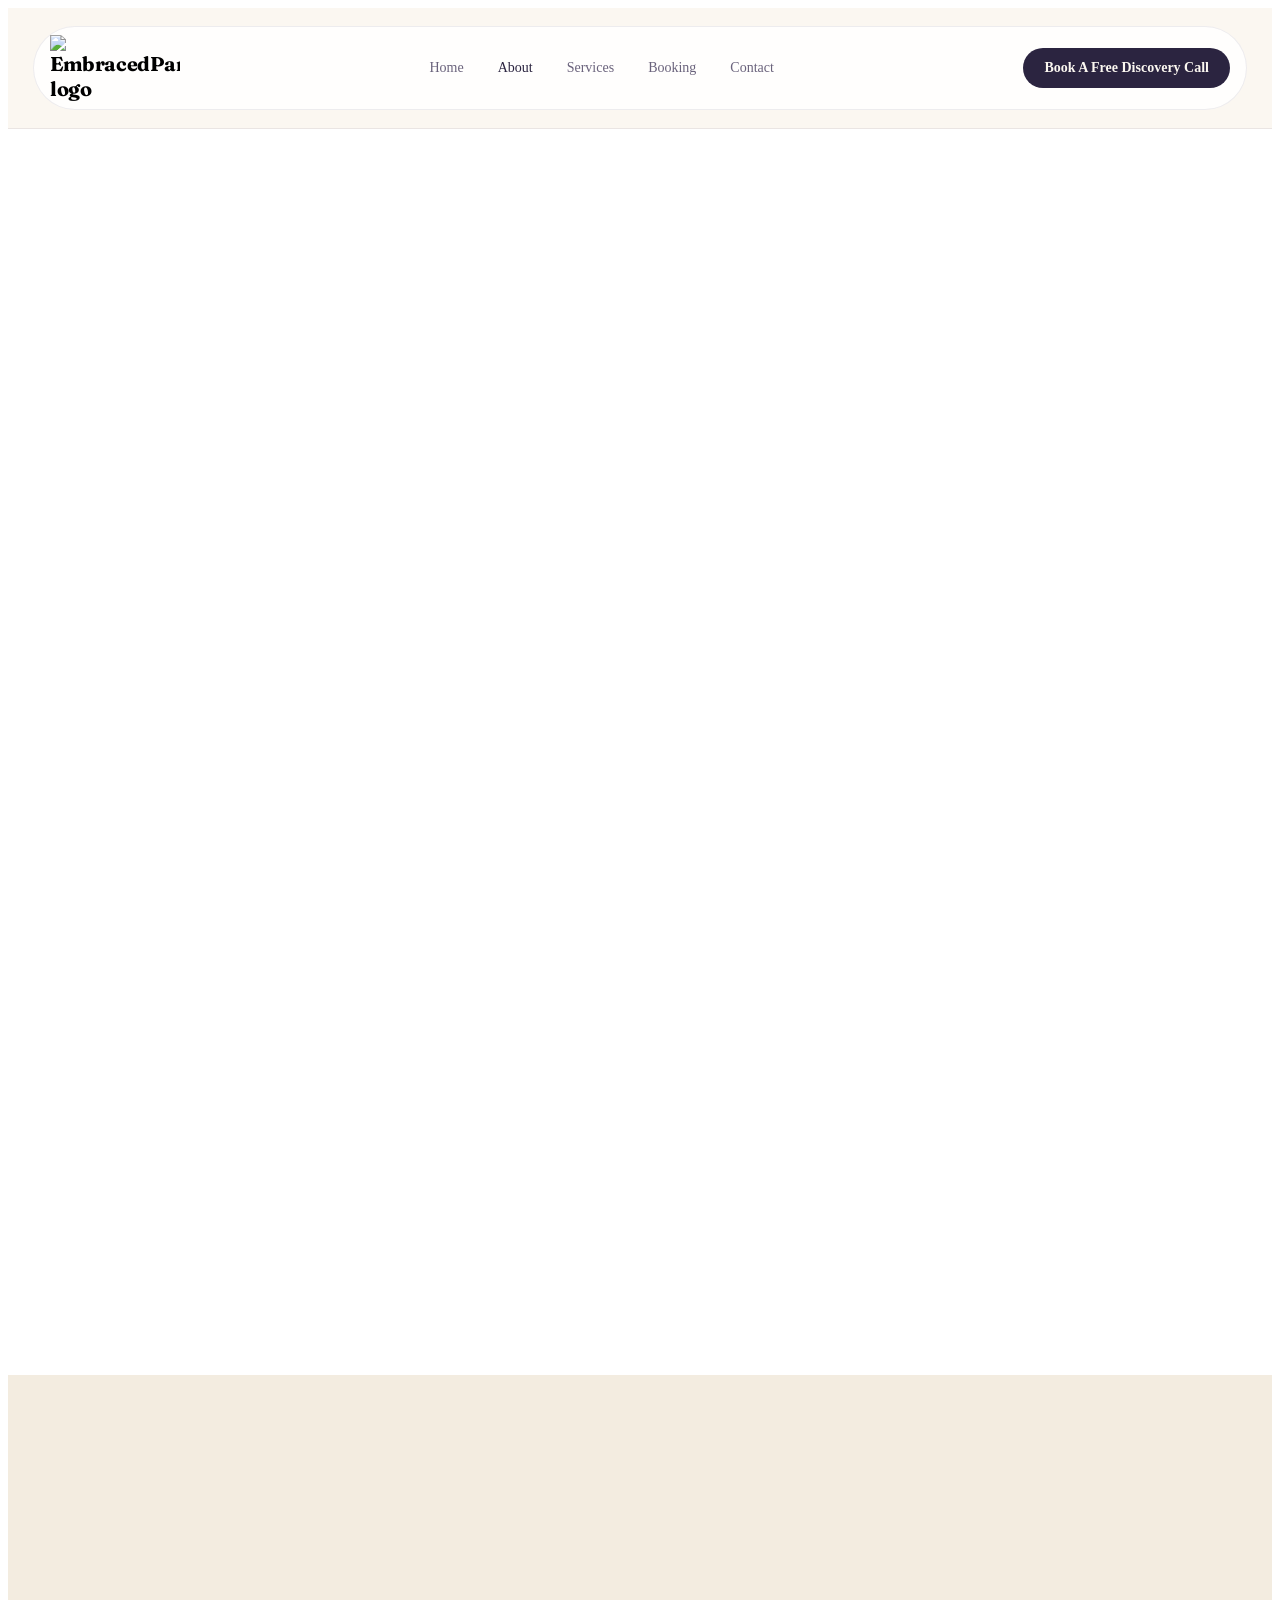
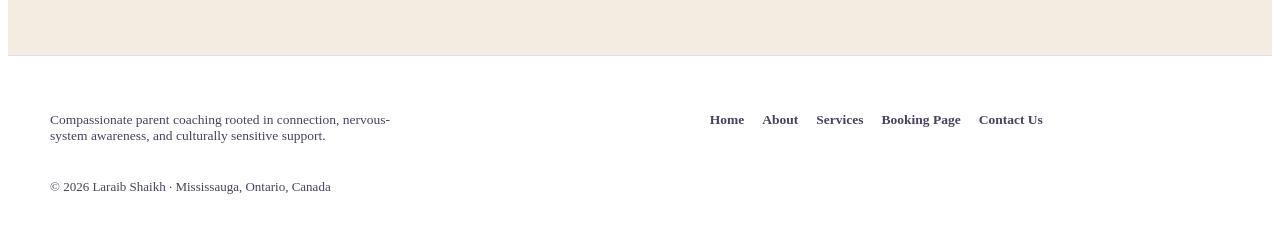
==== about.html @ dab32287 "Fix website responsiveness and JavaScript issues" ====
<!DOCTYPE html>
<html lang="en">
<head>
  <meta charset="UTF-8">
  <meta name="viewport" content="width=device-width, initial-scale=1.0">
  <meta name="description" content="Compassionate parent coaching for families seeking more calm, connection, and confidence.">
  <meta property="og:title" content="EmbracedParenting">
  <meta property="og:description" content="A parent coach with lived experience, professional care, and a calm, thoughtful approach.">
  <meta property="og:type" content="website">
  <meta property="og:image" content="images/logo.png">
  <meta name="twitter:card" content="summary_large_image">
  <meta name="twitter:title" content="EmbracedParenting">
  <meta name="twitter:description" content="A parent coach with lived experience, professional care, and a calm, thoughtful approach.">
  <title>EmbracedParenting</title>
  <link rel="icon" type="image/png" href="images/logo.png">
  <link rel="apple-touch-icon" href="images/logo.png">
  <link rel="preconnect" href="https://fonts.googleapis.com">
  <link rel="preconnect" href="https://fonts.gstatic.com" crossorigin>
  <link href="https://fonts.googleapis.com/css2?family=Fraunces:opsz,wght@9..144,400;9..144,500;9..144,600;9..144,700&family=Work+Sans:wght@400;500;600&display=swap" rel="stylesheet">
  <link rel="stylesheet" href="css/styles.css">
</head>
<body>
  <header>
    <nav class="wrap">
      <a href="index.html" class="logo" aria-label="EmbracedParenting home">
        <span class="logo-mark" aria-hidden="true"><img src="images/logo.png" alt="EmbracedParenting logo" loading="lazy"></span>
      </a>
      <div class="navlinks">
        <a href="index.html">Home</a>
        <a href="about.html" class="active">About</a>
        <a href="services.html">Services</a>
        <a href="booking.html">Booking</a>
        <a href="contact.html">Contact</a>
      </div>
      <div class="navcta">
        <a href="https://calendly.com/laraibsshaikh10/30min" class="btn btn-primary" style="padding: 11px 20px; font-size: 14px;" aria-label="Book a free discovery call with Laraib">Book A Free Discovery Call</a>
      </div>
      <button class="menu-btn" type="button" aria-label="Open menu" aria-expanded="false">
        <svg width="24" height="24" viewBox="0 0 24 24" fill="none"><path d="M4 7h16M4 12h16M4 17h16" stroke="currentColor" stroke-width="1.8" stroke-linecap="round"/></svg>
      </button>
    </nav>
    <div class="mobile-menu" id="mobile-menu">
      <a href="index.html">Home</a>
      <a href="about.html">About</a>
      <a href="services.html">Services</a>
      <a href="booking.html">Booking</a>
      <a href="contact.html">Contact</a>
      <a href="https://calendly.com/laraibsshaikh10/30min">Book A Free Discovery Call</a>
    </div>
  </header>

  <main>
    <section class="section-head reveal" style="padding-top: 60px; padding-bottom: 24px;">
      <div class="wrap">
        <div class="eyebrow">About</div>
        <h2>A parent coach with lived experience, professional care, and a calm, thoughtful approach</h2>
        <p style="margin-top: 16px;">Laraib is a Certified Parent Coach, mother of two, and former chemical engineer who brings a thoughtful blend of structure, empathy, and lived experience to her work. Her path into coaching grew out of her own experience with postpartum overwhelm, which shaped her approach to helping other parents feel supported rather than alone.</p>
      </div>
    </section>

    <section class="about-grid">
      <div class="about-photo reveal"><img src="images/about.jpeg" alt="Laraib Shaikh, parent coach" loading="lazy"></div>
      <div class="reveal">
        <p>She has training in trauma-informed care and foster parenting, and she brings a culturally sensitive, faith-aware lens to her work. Her goal is to help parents build more connected homes, understand their children more deeply, and feel more confident in the way they show up.</p>
        <div class="about-blockquote">“Parenting is not about perfection. It is about presence, connection, and learning how to meet your family with more calm and care.”</div>
        <div class="about-list">
          <div><i class="dot"></i><span>Certified Parent Coach through The Jai Institute for Parenting.</span></div>
          <div><i class="dot"></i><span>Additional training in trauma-informed care and foster parenting.</span></div>
          <div><i class="dot"></i><span>Experienced in supporting families with attachment, emotional regulation, and stress.</span></div>
          <div><i class="dot"></i><span>Mother of two with lived parenting experience and compassionate coaching guidance.</span></div>
        </div>
      </div>
    </section>

    <section class="insta" style="padding-top: 40px;">
      <div class="wrap">
        <div class="section-head reveal">
          <div>
            <div class="eyebrow">Follow Along</div>
            <h2>Be a part of the journey, on Instagram</h2>
          </div>
          <a href="https://www.instagram.com/laraib_shaikh10/" target="_blank" rel="noopener noreferrer" class="btn btn-ghost">@laraib_shaikh10 ↗</a>
        </div>
        <div class="insta-grid reveal">
          <blockquote class="instagram-media" data-instgrm-permalink="https://www.instagram.com/p/DYv9KIsDmRM/" data-instgrm-version="14"></blockquote>
          <blockquote class="instagram-media" data-instgrm-permalink="https://www.instagram.com/p/Da_8D1NkxFO/" data-instgrm-version="14"></blockquote>
          <blockquote class="instagram-media" data-instgrm-permalink="https://www.instagram.com/p/DaBh0-4OvTj/" data-instgrm-version="14"></blockquote>
        </div>
      </div>
    </section>
  </main>

  <footer>
    <div class="wrap footer-grid">
      <div>
        <p style="margin-top: 0; max-width: 360px;">Compassionate parent coaching rooted in connection, nervous-system awareness, and culturally sensitive support.</p>
      </div>
      <div class="footer-links">
        <a href="index.html">Home</a>
        <a href="about.html">About</a>
        <a href="services.html">Services</a>
        <a href="booking.html">Booking Page</a>
        <a href="contact.html">Contact Us</a>
      </div>
    </div>
    <div class="wrap" style="margin-top: 22px; font-size: 13px; color: var(--ink-soft);">© 2026 Laraib Shaikh · Mississauga, Ontario, Canada</div>
  </footer>

  <script src="js/script.js"></script>
</body>
</html>
---- css/styles.css ----
:root {
  --ink: #2B2440;
  --ink-soft: #4A4160;
  --paper: #FBF7F0;
  --paper-dim: #F3ECE0;
  --clay: #C17B6B;
  --clay-deep: #A85F50;
  --sage: #7C8F72;
  --gold: #CFA24A;
  --mist: #E7DFD1;
  --line: rgba(43, 36, 64, 0.14);
  --shadow: 0 24px 80px -40px rgba(43, 36, 64, 0.34);
  --radius: 28px;
  --wrap: 1180px;
}

a {
  color: inherit;
  text-decoration: none;
}

img {
  max-width: 100%;
  display: block;
}

button,
input,
textarea {
  font: inherit;
}

.wrap {
  max-width: var(--wrap);
  margin: 0 auto;
  padding: 0 28px;
}

section {
  position: relative;
}

.eyebrow {
  font-size: 12px;
  letter-spacing: 0.22em;
  text-transform: uppercase;
  font-weight: 700;
  color: var(--clay);
}

.btn {
  display: inline-flex;
  align-items: center;
  justify-content: center;
  gap: 10px;
  padding: 14px 24px;
  border-radius: 999px;
  font-weight: 700;
  font-size: 15px;
  cursor: pointer;
  border: 1px solid transparent;
  transition: transform 0.25s ease, box-shadow 0.25s ease, background 0.25s ease, border-color 0.25s ease;
  box-sizing: border-box;
}

.btn:hover {
  transform: translateY(-1px);
}

.btn-primary {
  background: var(--ink);
  color: var(--paper);
  box-shadow: var(--shadow);
}

.btn-primary:hover {
  background: var(--clay-deep);
}

.btn-ghost {
  background: transparent;
  color: var(--ink);
  border-color: var(--line);
}

.btn-ghost:hover {
  background: rgba(255, 255, 255, 0.85);
  border-color: rgba(43, 36, 64, 0.25);
}

.btn-alt {
  background: var(--gold);
  color: var(--ink);
  box-shadow: var(--shadow);
}

.btn-alt:hover {
  background: #f7e0b7;
}

.reveal {
  opacity: 0;
  transform: translateY(28px);
  transition: opacity 0.8s ease, transform 0.8s ease;
}

.reveal.in {
  opacity: 1;
  transform: translateY(0);
}

header {
  position: sticky;
  top: 0;
  z-index: 60;
  padding: 18px 0;
  background: rgba(251, 247, 240, 0.92);
  backdrop-filter: blur(18px);
  border-bottom: 1px solid rgba(43, 36, 64, 0.08);
}

nav.wrap {
  display: flex;
  align-items: center;
  justify-content: space-between;
  gap: 16px;
  padding: 8px 16px;
  border: 1px solid rgba(43, 36, 64, 0.08);
  border-radius: 999px;
  background: rgba(255, 255, 255, 0.86);
  box-shadow: 0 24px 70px -46px rgba(43, 36, 64, 0.28);
}

.logo {
  display: inline-flex;
  align-items: center;
  gap: 12px;
  font-family: 'Fraunces', Georgia, serif;
  font-weight: 700;
  font-size: 20px;
  letter-spacing: -0.02em;
  transition: transform 0.2s ease;
}

.logo:hover {
  transform: translateY(-1px);
  background: transparent;
}

.logo-mark {
  display: inline-flex;
  align-items: center;
  justify-content: center;
  width: auto;
  height: auto;
  padding: 0;
  border-radius: 0;
  background: transparent;
  border: 0;
  box-shadow: none;
  flex-shrink: 0;
}

.logo-mark img {
  width: 130px;
  height: auto;
  object-fit: contain;
}

.sr-only {
  position: absolute;
  width: 1px;
  height: 1px;
  padding: 0;
  margin: -1px;
  overflow: hidden;
  clip: rect(0, 0, 0, 0);
  white-space: nowrap;
  border: 0;
}

.navlinks {
  display: flex;
  align-items: center;
  gap: 6px;
  padding: 6px;
  border-radius: 999px;
  background: transparent;
}

.navlinks a {
  position: relative;
  opacity: 0.82;
  transition: opacity 0.2s ease, color 0.2s ease;
  font-size: 14px;
  padding: 10px 14px;
  border-radius: 999px;
  color: var(--ink-soft);
}

.navlinks a:hover,
.navlinks a:focus-visible,
.navlinks a.active {
  opacity: 1;
  color: var(--ink);
}

.navcta {
  display: flex;
  align-items: center;
  gap: 12px;
}

.menu-btn {
  display: none;
  background: rgba(255, 255, 255, 0.92);
  border: 1px solid var(--line);
  color: var(--ink);
  cursor: pointer;
  padding: 9px;
  border-radius: 999px;
  box-shadow: 0 10px 24px -18px rgba(43, 36, 64, 0.4);
}

.mobile-menu {
  display: none;
  flex-direction: column;
  gap: 0;
  margin: 10px 0 0;
  padding: 12px 0;
  background: rgba(255, 255, 255, 0.98);
  border: 1px solid rgba(43, 36, 64, 0.08);
  border-radius: 20px;
  box-shadow: 0 12px 28px -20px rgba(43, 36, 64, 0.25);
  overflow: hidden;
}

.mobile-menu a,
.mobile-menu span {
  font-weight: 600;
  color: var(--ink);
  padding: 12px 18px;
  border-bottom: 1px solid rgba(43, 36, 64, 0.06);
  transition: background 0.2s ease, color 0.2s ease;
  font-size: 14px;
}

.mobile-menu a:hover {
  background: rgba(43, 36, 64, 0.04);
  color: var(--clay-deep);
}

.mobile-menu a:last-child,
.mobile-menu span:last-child {
  border-bottom: none;
}

.hero {
  padding: 92px 0 40px;
  overflow: hidden;
}

.hero-grid {
  display: grid;
  grid-template-columns: 1.05fr 0.95fr;
  gap: 56px;
  align-items: start;
}

.hero-copy h1 {
  font-size: clamp(42px, 5.2vw, 72px);
  margin-top: 18px;
  max-width: 680px;
}

.hero-copy h1 em {
  font-style: normal;
  color: var(--clay-deep);
}

.hero-copy .sub {
  margin-top: 24px;
  font-size: 18px;
  max-width: 580px;
  color: var(--ink-soft);
}

.hero-ctas {
  display: flex;
  gap: 16px;
  margin-top: 34px;
  flex-wrap: wrap;
}

.trustline {
  margin-top: 34px;
  display: grid;
  grid-template-columns: repeat(3, minmax(0, 1fr));
  gap: 16px;
  font-size: 13px;
  color: var(--ink-soft);
}

.trustline span {
  display: flex;
  align-items: center;
  gap: 10px;
}

.dot {
  width: 8px;
  height: 8px;
  border-radius: 50%;
  background: var(--clay);
}

.hero-side {
  display: grid;
  gap: 22px;
}

.hero-visual {
  display: grid;
  gap: 22px;
}

.portrait {
  width: 100%;
  max-width: 470px;
  aspect-ratio: 0.92;
  border-radius: 34px;
  background: linear-gradient(145deg, rgba(193, 123, 107, 0.18), rgba(207, 162, 74, 0.1));
  box-shadow: var(--shadow);
  overflow: hidden;
  margin-inline: auto;
}

.portrait img {
  width: 100%;
  height: 100%;
  object-fit: cover;
}

.hero-card {
  background: rgba(255, 255, 255, 0.84);
  border: 1px solid rgba(43, 36, 64, 0.08);
  border-radius: 32px;
  padding: 28px;
  box-shadow: var(--shadow);
}

.hero-card .badge {
  display: inline-flex;
  align-items: center;
  gap: 10px;
  padding: 10px 16px;
  border-radius: 999px;
  background: rgba(243, 236, 224, 0.85);
  color: var(--clay-deep);
  font-size: 12px;
  font-weight: 700;
  text-transform: uppercase;
}

.hero-card h3 {
  font-size: 22px;
  margin-top: 18px;
  line-height: 1.2;
}

.hero-card p {
  margin-top: 14px;
  font-size: 15px;
  color: var(--ink-soft);
  line-height: 1.8;
}

.hero-card ul {
  list-style: none;
  padding: 0;
  margin: 18px 0 0;
  display: grid;
  gap: 10px;
}

.hero-card li {
  display: flex;
  gap: 12px;
  align-items: flex-start;
  color: var(--ink-soft);
  font-size: 15px;
  line-height: 1.7;
}

.hero-card li::before {
  content: '•';
  color: var(--clay);
  font-size: 22px;
  line-height: 1;
  margin-top: 4px;
}

.hero-link {
  display: inline-flex;
  align-items: center;
  gap: 10px;
  margin-top: 20px;
  font-weight: 700;
  color: var(--clay-deep);
}

.wave-band {
  line-height: 0;
  margin-top: 30px;
  display: flex;
  justify-content: center;
}

.wave-band svg {
  max-width: 600px;
  width: 100%;
  height: auto;
  display: block;
}

.wave-caption {
  text-align: center;
  font-size: 12px;
  letter-spacing: 0.14em;
  text-transform: uppercase;
  color: var(--ink-soft);
  opacity: 0.7;
  margin-top: 10px;
}

.section-head {
  max-width: 640px; /* limit measure for elegant line lengths */
  margin-bottom: 20px;
}

/* Stronger visual hierarchy for about heading */
.section-head h2 {
  font-size: clamp(28px, 5vw, 48px);
  margin-top: 8px;
  line-height: 1.15; /* tighter heading for a premium feel */
  font-weight: 800;
  letter-spacing: -0.01em;
}

.section-head p {
  margin-top: 16px; /* balanced spacing between heading and paragraph */
  font-size: clamp(15px, 4vw, 17px);
  color: var(--ink-soft);
  line-height: 1.85;
  max-width: 56ch; /* comfortable measure for paragraph readability */
}

/* Eyebrow positioning and spacing */
.section-head .eyebrow {
  margin-bottom: 8px;
  font-size: 12px;
  letter-spacing: 0.3em;
}

.shift {
  padding: 100px 0;
  background: var(--ink);
  color: var(--paper);
}

.shift .wrap {
  max-width: 860px;
  text-align: center;
}

.shift .eyebrow {
  color: var(--gold);
}

.shift h2 {
  font-size: clamp(28px, 3.5vw, 42px);
  margin-top: 18px;
}

.shift p {
  margin-top: 24px;
  color: #ddd7d1;
  font-size: 17px;
  line-height: 1.85;
}

.pillars,
.services,
.testi,
.about,
.insta,
.contact,
.booking-cta,
.who {
  padding: 100px 0;
}

.framework-grid {
  display: grid;
  grid-template-columns: 1fr;
  gap: 18px;
}

.framework-card {
  background: var(--paper);
  border: 1px solid rgba(43, 36, 64, 0.08);
  border-radius: 32px;
  padding: 32px;
  box-shadow: var(--shadow);
  transition: transform 0.3s ease, box-shadow 0.3s ease;
}

.framework-card:hover {
  transform: translateY(-6px);
  box-shadow: 0 32px 80px -44px rgba(43, 36, 64, 0.28);
}

.framework-card-intro {
  display: grid;
  grid-template-columns: auto 1fr;
  gap: 18px;
  align-items: start;
}

.framework-card-mark {
  width: 56px;
  height: 56px;
  border-radius: 18px;
  background: linear-gradient(135deg, rgba(193, 123, 107, 0.18), rgba(207, 162, 74, 0.22));
  display: flex;
  align-items: center;
  justify-content: center;
  font-size: 18px;
  font-weight: 800;
  color: var(--clay-deep);
}

.framework-card h3 {
  font-size: 18px;
  margin: 0;
  color: var(--ink);
  line-height: 1.15;
}

.framework-card-subtitle {
  margin-top: 6px;
  font-size: 15px;
  font-weight: 700;
  color: var(--clay-deep);
  line-height: 1.35;
}

.framework-card p {
  margin-top: 18px;
  font-size: 15px;
  color: var(--ink-soft);
  line-height: 1.8;
}

.service-grid {
  display: grid;
  grid-template-columns: repeat(3, minmax(0, 1fr));
  gap: 24px;
  margin-top: 20px;
}

.service-card {
  background: var(--paper);
  border: 1px solid rgba(43, 36, 64, 0.08);
  border-radius: 32px;
  padding: 30px;
  box-shadow: var(--shadow);
  display: flex;
  flex-direction: column;
  gap: 18px;
  transition: transform 0.25s ease, box-shadow 0.25s ease;
}

.service-card:hover {
  transform: translateY(-3px);
}

.service-card h3 {
  margin-top: 10px;
  font-size: 21px;
}

.service-card p {
  font-size: 15px;
  color: var(--ink-soft);
  line-height: 1.75;
}

.service-note {
  font-size: 13px;
  color: var(--clay-deep);
  font-weight: 700;
  margin-top: 8px;
}

.who {
  padding-top: 90px;
  padding-bottom: 90px;
}

.chip-row {
  display: flex;
  flex-wrap: wrap;
  gap: 14px;
}

.chip {
  padding: 16px 22px;
  border-radius: 18px;
  background: var(--paper-dim);
  border: 1px solid rgba(43, 36, 64, 0.1);
  font-size: 15px;
  font-weight: 700;
  display: flex;
  align-items: center;
  gap: 10px;
}

.chip .dot {
  width: 10px;
  height: 10px;
  border-radius: 50%;
  background: var(--clay);
}

.booking-cta {
  padding-top: 0;
  padding-bottom: 100px;
}

.booking-card {
  background: linear-gradient(135deg, rgba(193, 123, 107, 0.16), rgba(207, 162, 74, 0.14));
  border: 1px solid rgba(43, 36, 64, 0.08);
  border-radius: 32px;
  padding: 44px;
  display: flex;
  align-items: center;
  justify-content: space-between;
  gap: 24px;
  box-shadow: var(--shadow);
}

.booking-card h3 {
  font-size: clamp(26px, 3vw, 36px);
}

.booking-card p {
  margin-top: 10px;
  font-size: 16px;
  max-width: 640px;
  color: var(--ink-soft);
}

.what-to-expect {
  padding-top: 12px;
}

.expectation-grid {
  display: grid;
  grid-template-columns: repeat(2, minmax(0, 1fr));
  gap: 24px;
  margin-top: 32px;
}

.expectation-card {
  background: rgba(255, 255, 255, 0.92);
  border: 1px solid rgba(43, 36, 64, 0.08);
  border-radius: 28px;
  padding: 30px;
  box-shadow: var(--shadow);
}

.expectation-card h3 {
  margin-top: 18px;
  font-size: 20px;
  line-height: 1.45;
}

.expectation-card p {
  margin-top: 14px;
  font-size: 15px;
  color: var(--ink-soft);
  line-height: 1.82;
}

.about-grid {
  display: grid;
  grid-template-columns: 1fr;
  gap: 58px;
  align-items: start;
  max-width: var(--wrap);
  margin: 0 auto;
  padding: 0 28px;
  padding-top: 60px;
  padding-bottom: 100px;
}


/* Place about image on the left (original layout) and text on the right */
.about-photo {
  grid-column: 1;
  justify-self: center;
  max-width: 480px;
  width: 100%;
  align-self: start;
  aspect-ratio: 0.82;
  border-radius: var(--radius);
  box-shadow: var(--shadow);
  overflow: hidden;
  background: var(--paper-dim);
  position: relative;
}

.about-photo img {
  position: absolute;
  inset: 0;
  width: 100%;
  height: 100%;
  object-fit: cover;
  display: block;
  opacity: 1 !important;
  visibility: visible !important;
  transform: none !important;
}

/* Desktop: Enable two-column layout */
@media (min-width: 901px) {
  .about-grid {
    grid-template-columns: 0.72fr 1.28fr;
    gap: 58px;
  }
  
  /* Ensure the text column is placed in column 2 on desktop */
  .about-grid > .reveal:not(.about-photo) {
    grid-column: 2;
  }
  
  .about-photo {
    grid-column: 1;
  }
}

@media (max-width: 900px) {
  .about-grid {
    grid-template-columns: 1fr;
    gap: 32px;
  }
  .about-photo {
    grid-column: auto;
    max-width: 100%;
    width: 100%;
    margin-inline: 0;
    justify-self: center;
    min-height: 250px;
  }
  .about-grid > .reveal {
    grid-column: auto;
  }
}

.about-blockquote {
  margin-top: 28px;
  padding: 22px 24px;
  border-left: 4px solid var(--clay);
  background: rgba(255, 255, 255, 0.75);
  border-radius: 18px;
  font-family: 'Fraunces', serif;
  font-size: clamp(16px, 4vw, 18px);
  color: var(--ink);
  line-height: 1.7;
}

.about-list {
  display: grid;
  gap: 14px;
  margin-top: 28px;
}

.about-list div {
  display: flex;
  gap: 14px;
  align-items: flex-start;
  padding: 16px 18px;
  border: 1px solid rgba(43, 36, 64, 0.08);
  border-radius: 20px;
  background: var(--paper-dim);
}

.about-list .dot {
  margin-top: 6px;
  width: 10px;
  height: 10px;
  border-radius: 50%;
  background: var(--clay);
}

.badge {
  display: inline-flex;
  align-items: center;
  gap: 10px;
  margin-top: 24px;
  background: var(--paper-dim);
  border: 1px solid rgba(43, 36, 64, 0.08);
  border-radius: 999px;
  padding: 10px 18px;
  font-size: 13.5px;
  font-weight: 600;
}

.badge .dot {
  background: var(--gold);
}

.insta {
  padding: 100px 0;
  background: var(--paper-dim);
}

.insta .section-head {
  display: flex;
  align-items: flex-end;
  justify-content: space-between;
  flex-wrap: wrap;
  gap: 20px;
  max-width: none;
}

.insta-grid {
  display: grid;
  grid-template-columns: repeat(4, minmax(0, 1fr));
  gap: 20px;
  margin-top: 22px;
  align-items: start;
  overflow-x: auto;
  overflow-y: hidden;
}

.insta-grid iframe {
  border-radius: 18px !important;
}

.insta-grid blockquote.instagram-media {
  margin: 0 !important;
  width: 100% !important;
  min-width: 0 !important;
}

.testi-grid {
  display: grid;
  grid-template-columns: repeat(3, minmax(0, 1fr));
  gap: 22px;
  margin-top: 22px;
}

.testi-card {
  background: var(--paper);
  border: 1px solid rgba(43, 36, 64, 0.08);
  border-radius: var(--radius);
  padding: 32px;
  display: flex;
  flex-direction: column;
  gap: 18px;
  box-shadow: var(--shadow);
}

.testi-quote {
  font-family: 'Fraunces', serif;
  font-size: 18px;
  line-height: 1.9;
  color: var(--ink-soft);
}

.testi-who {
  font-size: 13px;
  font-weight: 700;
  color: var(--ink);
}

.contact {
  padding-top: 100px;
  padding-bottom: 110px;
}

.contact-card {
  background: var(--ink);
  color: var(--paper);
  border-radius: 32px;
  padding: 60px;
  display: grid;
  grid-template-columns: 1fr 1fr;
  gap: 50px;
  box-shadow: var(--shadow);
}

.contact-card h2 {
  color: var(--paper);
  font-size: clamp(26px, 3.4vw, 36px);
}

.contact-card p {
  color: #d8d2e6;
  margin-top: 14px;
}

.contact-card .btn-primary {
  background: var(--gold);
  color: var(--ink);
  margin-top: 26px;
}

.contact-form {
  display: flex;
  flex-direction: column;
  justify-content: flex-start;
  padding-top: 0;
  gap: 18px;
}

.contact-form-copy {
  margin: 0;
  padding: 0;
}

.contact-form-copy h3 {
  margin: 0;
  color: var(--paper);
  font-size: 22px;
  letter-spacing: -0.02em;
  max-width: 100%;
}

.contact-form-copy p {
  margin: 14px 0 0;
  color: #d8d2e6;
  line-height: 1.8;
  max-width: 420px;
}

.contact-button-group {
  display: flex;
  flex-wrap: wrap;
  gap: 16px;
  align-items: center;
  margin-top: 26px;
}

.contact-button-group .btn-primary {
  width: auto;
  min-width: 180px;
}

.contact-button-group a.btn-primary {
  text-decoration: none;
}

.contact-card .btn-primary:hover {
  background: #fff;
}

.contact-list {
  display: grid;
  gap: 14px;
  margin-top: 28px;
}

.contact-item {
  display: flex;
  gap: 12px;
  align-items: flex-start;
  color: #d8d2e6;
  font-size: 15px;
}

.contact-item a {
  color: var(--paper);
}

.contact-hours {
  margin-top: 10px;
  color: #d8d2e6;
  font-size: 14px;
}

form {
  display: flex;
  flex-direction: column;
  gap: 16px;
}

input,
textarea {
  width: 100%;
  padding: 16px 18px;
  border-radius: 18px;
  border: 1px solid rgba(255, 255, 255, 0.18);
  background: rgba(255, 255, 255, 0.08);
  color: var(--paper);
  font-family: inherit;
  font-size: 15px;
}

input::placeholder,
textarea::placeholder {
  color: rgba(255, 255, 255, 0.68);
}

textarea {
  resize: vertical;
  min-height: 140px;
}

footer {
  padding: 56px 0 34px;
  border-top: 1px solid var(--line);
}

.footer-grid {
  display: grid;
  grid-template-columns: 1.1fr 0.9fr;
  gap: 24px;
  align-items: start;
  font-size: 13.5px;
  color: var(--ink-soft);
}

.footer-links {
  display: flex;
  flex-wrap: wrap;
  gap: 18px;
}

.footer-links a {
  font-weight: 700;
}

.form-status {
  font-size: 15px;
  margin-bottom: 8px;
  color: var(--ink-soft);
}

.form-status.success {
  color: #2c5a33;
}

.form-status.error {
  color: #9a2e2e;
}

.honeypot {
  position: absolute;
  opacity: 0;
  left: -9999px;
  width: 1px;
  height: 1px;
  pointer-events: none;
}

@media (max-width: 1040px) {
  .hero-grid {
    grid-template-columns: 1fr;
    gap: 42px;
  }

  .framework-grid {
    grid-template-columns: 1fr;
  }

  .service-grid {
    grid-template-columns: 1fr;
    max-width: 720px;
  }

  .about-grid {
    grid-template-columns: 1fr;
    gap: 36px;
  }

  .about-photo {
    max-width: 380px;
  }

  .wave-band svg {
    max-width: 90%;
    width: 100%;
  }
}

@media (max-width: 860px) {
  .booking-card {
    flex-direction: column;
    align-items: flex-start;
  }

  .contact-card {
    grid-template-columns: 1fr;
    padding: 42px 28px;
  }

  .contact-button-group {
    flex-direction: column;
    align-items: stretch;
  }

  .contact-button-group .btn-primary {
    width: 100%;
  }

  .contact-form {
    padding-top: 18px;
  }

  .footer-grid {
    grid-template-columns: 1fr;
  }

  nav.wrap {
    padding: 10px 16px;
  }

  .logo {
    font-size: 16px;
    gap: 10px;
  }

  .logo-mark {
    display: flex;
    align-items: center;
    justify-content: center;
    width: 105px;
    height: 105px;
    flex-shrink: 0;
  }

  .logo-mark img {
    width: 100%;
    height: auto;
  }

  .menu-btn {
    display: block;
  }

  .navlinks,
  .navcta .btn-primary {
    display: none;
  }

  .mobile-menu.open {
    display: flex;
  }

  .wave-band svg {
    max-width: 80%;
    width: 100%;
  }
}

@media (max-width: 680px) {
  .wrap {
    padding: 0 20px;
  }

  .hero {
    padding-top: 60px;
    padding-bottom: 32px;
  }

  .hero-copy h1 {
    font-size: clamp(28px, 7vw, 48px);
    margin-top: 14px;
    line-height: 1.15;
  }

  .hero-copy .sub {
    margin-top: 18px;
    font-size: clamp(15px, 4vw, 17px);
    line-height: 1.75;
  }

  .hero-ctas {
    flex-direction: column;
    align-items: stretch;
    gap: 12px;
    margin-top: 24px;
  }

  .btn {
    width: 100%;
    justify-content: center;
    padding: 14px 20px;
    font-size: 15px;
  }

  .trustline {
    grid-template-columns: 1fr;
    gap: 12px;
    margin-top: 20px;
    font-size: 12px;
  }

  .section-head {
    margin-bottom: 24px;
  }

  .section-head h2 {
    font-size: clamp(24px, 6vw, 36px);
    margin-top: 6px;
    line-height: 1.2;
  }

  .section-head p {
    margin-top: 14px;
    font-size: 14px;
  }

  .framework-grid,
  .insta-grid,
  .testi-grid,
  .expectation-grid {
    grid-template-columns: 1fr;
  }

  .insta-grid blockquote.instagram-media {
    margin: 0 !important;
    width: 100% !important;
  }

  .booking-card {
    padding: 24px 20px;
    border-radius: 20px;
  }

  .booking-card h3 {
    font-size: clamp(20px, 5vw, 28px);
  }

  .contact-card {
    padding: 24px 20px;
    border-radius: 20px;
  }

  .about-blockquote {
    margin-top: 20px;
    padding: 18px 20px;
    font-size: clamp(14px, 4vw, 16px);
  }



  .about-list div {
    padding: 12px 14px;
    gap: 10px;
    font-size: 14px;
  }

  .about-list .dot {
    width: 8px;
    height: 8px;
    margin-top: 4px;
  }
}

@media (max-width: 430px) {
  .wrap {
    padding: 0 16px;
  }

  body {
    overflow-x: hidden;
  }

  header {
    padding: 14px 0;
  }

  nav.wrap {
    padding: 8px 12px;
    gap: 8px;
  }

  .logo {
    font-size: 14px;
    gap: 8px;
  }

  .logo-mark {
    display: flex;
    align-items: center;
    justify-content: center;
    width: 100px;
    height: 100px;
    flex-shrink: 0;
  }

  .logo-mark img {
    width: 100%;
    height: auto;
  }

  .hero {
    padding-top: 50px;
    padding-bottom: 28px;
  }

  .hero-copy h1 {
    font-size: clamp(24px, 8vw, 40px);
    line-height: 1.1;
    margin-top: 12px;
  }

  .hero-copy .sub {
    margin-top: 14px;
    font-size: 14px;
  }

  .hero-card {
    padding: 20px;
    border-radius: 24px;
  }

  .hero-card h3 {
    font-size: 18px;
    margin-top: 14px;
  }

  .hero-card p,
  .hero-card li {
    font-size: 13px;
  }

  .hero-card .badge {
    font-size: 11px;
    padding: 8px 14px;
  }

  .section-head h2 {
    font-size: clamp(20px, 6vw, 32px);
    line-height: 1.2;
  }

  .section-head p {
    font-size: 13px;
    line-height: 1.7;
  }

  .eyebrow {
    font-size: 10px;
    letter-spacing: 0.2em;
  }

  .btn {
    padding: 12px 16px;
    font-size: 13px;
    gap: 8px;
    width: 100%;
  }

  .trustline {
    gap: 10px;
    font-size: 11px;
    margin-top: 16px;
  }

  .trustline span {
    gap: 8px;
  }

  .dot {
    width: 6px;
    height: 6px;
  }

  .framework-grid {
    gap: 14px;
  }

  .framework-card {
    padding: 20px;
    border-radius: 24px;
  }

  .framework-card-mark {
    width: 48px;
    height: 48px;
    font-size: 16px;
  }

  .framework-card h3 {
    font-size: 16px;
  }

  .framework-card p {
    font-size: 13px;
    margin-top: 14px;
  }

  .service-grid {
    gap: 16px;
  }

  .service-card {
    padding: 20px;
    border-radius: 24px;
  }

  .service-card h3 {
    font-size: 18px;
  }

  .service-card p {
    font-size: 13px;
  }

  .booking-card {
    padding: 20px 16px;
    gap: 16px;
  }

  .booking-card h3 {
    font-size: clamp(18px, 5vw, 24px);
  }

  .booking-card p {
    font-size: 13px;
  }

  .contact-card {
    gap: 24px;
    padding: 20px 16px;
  }

  .contact-card h2 {
    font-size: clamp(20px, 5vw, 28px);
  }

  .contact-card p {
    font-size: 13px;
  }



  .about-blockquote {
    padding: 16px 18px;
    font-size: 14px;
    margin-top: 16px;
  }

  .about-list {
    gap: 10px;
    margin-top: 20px;
  }

  .about-list div {
    padding: 10px 12px;
    gap: 10px;
    font-size: 13px;
    border-radius: 16px;
  }

  .about-list .dot {
    width: 6px;
    height: 6px;
    min-width: 6px;
  }

  .insta-grid {
    grid-template-columns: 1fr;
    gap: 16px;
  }

  .insta .section-head {
    flex-direction: column;
    align-items: flex-start;
  }

  .insta .section-head .btn {
    width: 100%;
    margin-top: 12px;
  }

  .testi-grid {
    gap: 16px;
  }

  .testi-card {
    padding: 20px;
    border-radius: 24px;
  }

  .testi-quote {
    font-size: 16px;
  }

  .testi-who {
    font-size: 12px;
  }

  .contact-form-copy h3 {
    font-size: 18px;
  }

  .contact-form-copy p {
    font-size: 13px;
    max-width: 100%;
  }

  .contact-list {
    gap: 10px;
  }

  .contact-item {
    font-size: 13px;
    gap: 10px;
  }

  .contact-hours {
    font-size: 12px;
  }

  input,
  textarea {
    padding: 12px 14px;
    font-size: 14px;
    border-radius: 16px;
  }

  textarea {
    min-height: 120px;
  }

  .footer-grid {
    gap: 16px;
  }

  .footer-links {
    gap: 12px;
    flex-direction: column;
  }

  .footer-links a {
    font-size: 13px;
  }
}

@media (max-width: 375px) {
  .wrap {
    padding: 0 14px;
  }

  nav.wrap {
    padding: 6px 10px;
    gap: 8px;
  }

  .logo {
    gap: 8px;
  }

  .logo-mark {
    display: flex;
    align-items: center;
    justify-content: center;
    width: 95px;
    height: 95px;
    flex-shrink: 0;
  }

  .logo-mark img {
    width: 100%;
    height: auto;
  }

  .hero {
    padding-top: 44px;
  }

  .hero-copy h1 {
    font-size: clamp(22px, 8vw, 36px);
  }

  .hero-copy .sub {
    font-size: 13px;
  }

  .hero-card {
    padding: 16px;
  }

  .section-head h2 {
    font-size: clamp(20px, 6vw, 28px);
  }

  .btn {
    padding: 11px 14px;
    font-size: 12px;
  }

  .framework-card,
  .service-card,
  .expectation-card,
  .booking-card,
  .contact-card,
  .testi-card {
    padding: 16px;
  }


}

@media (max-width: 320px) {
  .wrap {
    padding: 0 12px;
  }

  nav.wrap {
    padding: 6px 8px;
    gap: 6px;
  }

  .logo {
    font-size: 12px;
    gap: 6px;
  }

  .logo-mark {
    display: flex;
    align-items: center;
    justify-content: center;
    width: 90px;
    height: 90px;
    flex-shrink: 0;
  }

  .logo-mark img {
    width: 100%;
    height: auto;
  }

  .hero {
    padding-top: 40px;
    padding-bottom: 24px;
  }

  .hero-copy h1 {
    font-size: clamp(18px, 8vw, 32px);
    line-height: 1.05;
  }

  .hero-copy .sub {
    font-size: 12px;
    margin-top: 10px;
  }

  .hero-ctas {
    flex-direction: column;
    align-items: stretch;
    gap: 8px;
    margin-top: 16px;
  }

  .btn {
    width: 100%;
    padding: 10px 12px;
    font-size: 11px;
  }

  .trustline {
    gap: 8px;
    font-size: 10px;
    margin-top: 12px;
  }

  .section-head h2 {
    font-size: clamp(18px, 6vw, 24px);
  }

  .section-head p {
    font-size: 12px;
  }

  .eyebrow {
    font-size: 9px;
  }

  .framework-card,
  .service-card,
  .booking-card,
  .contact-card,
  .testi-card {
    padding: 14px;
  }



  .about-blockquote {
    padding: 14px 16px;
    font-size: 12px;
  }

  .about-list div {
    padding: 8px 10px;
    font-size: 12px;
  }
}
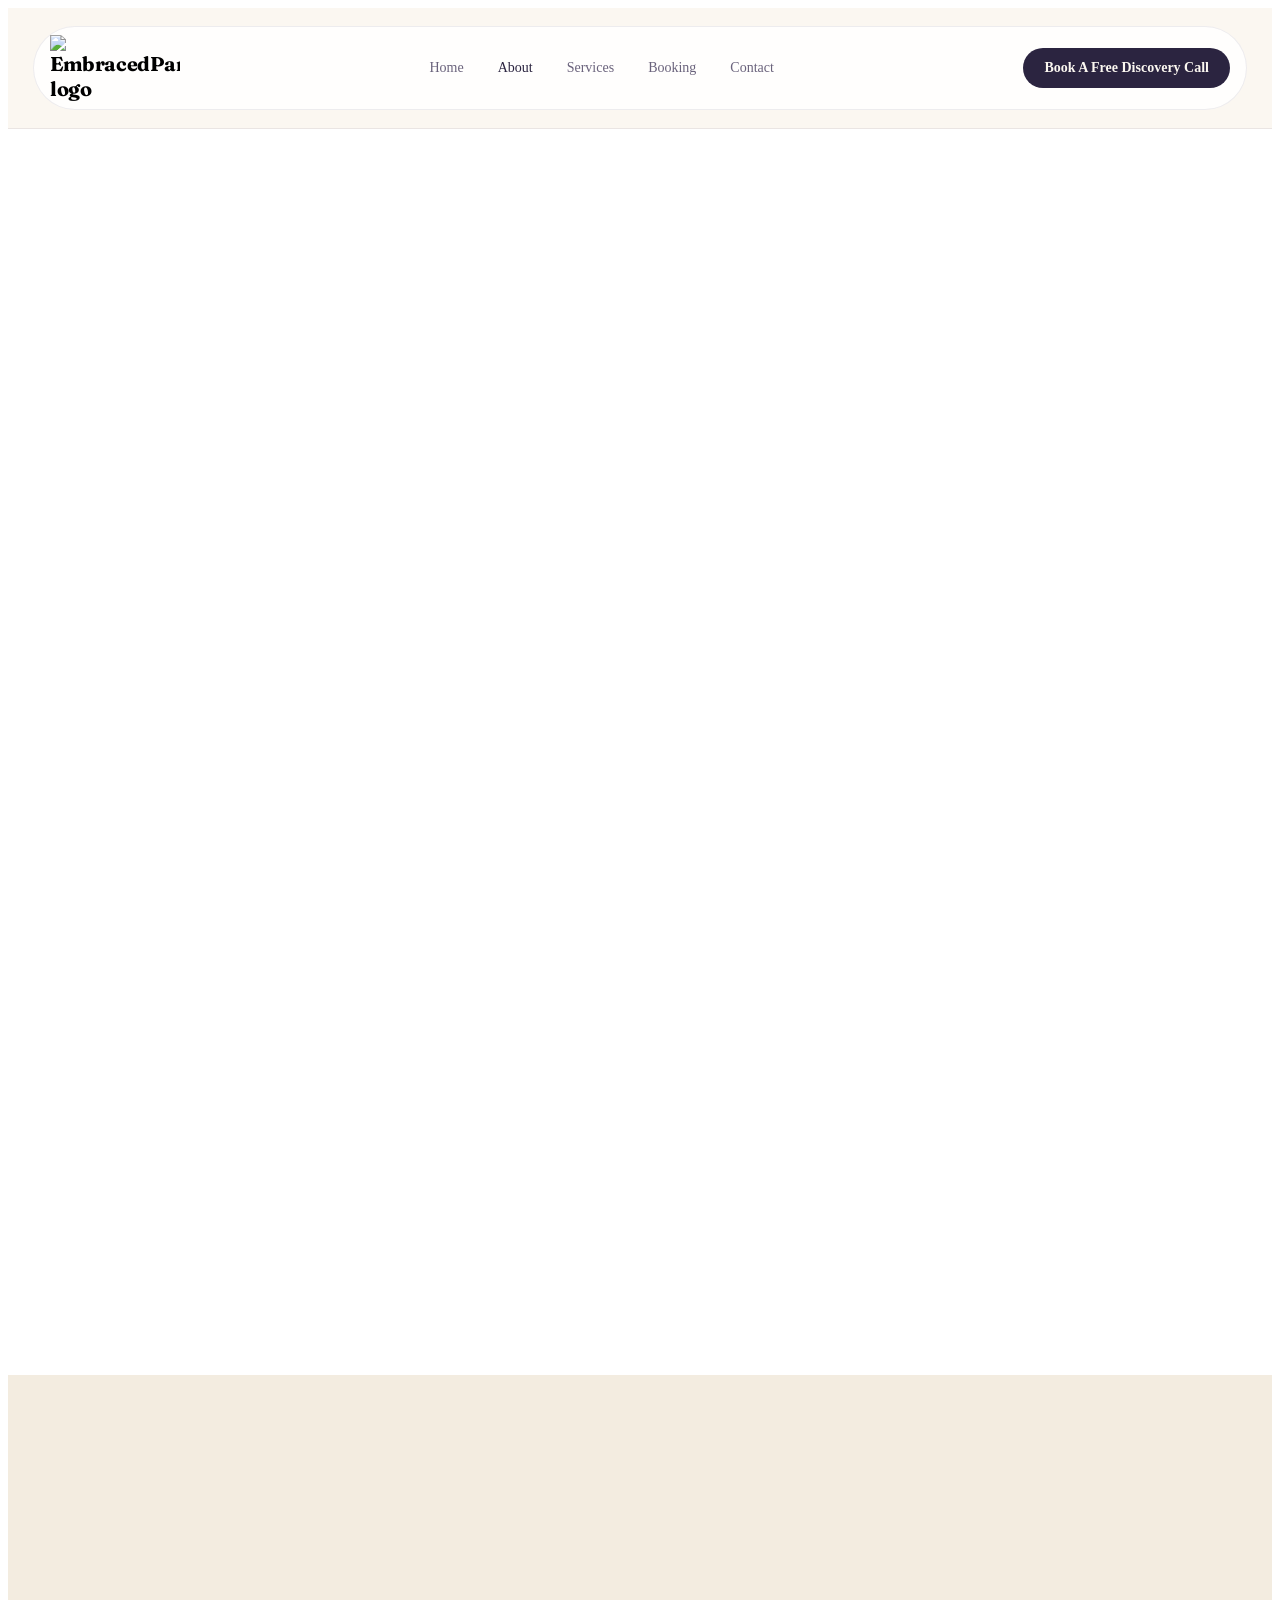
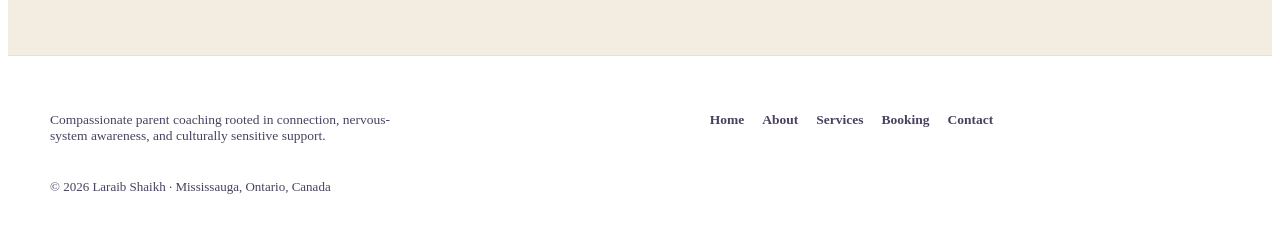
==== commit 1a133926: "Final website fixes and QA improvements" ====
--- a/about.html
+++ b/about.html
@@ -21,7 +21,7 @@
 </head>
 <body>
   <header>
-    <nav class="wrap">
+    <nav class="wrap" aria-label="Main navigation">
       <a href="index.html" class="logo" aria-label="EmbracedParenting home">
         <span class="logo-mark" aria-hidden="true"><img src="images/logo.png" alt="EmbracedParenting logo" loading="lazy"></span>
       </a>
@@ -39,7 +39,7 @@
         <svg width="24" height="24" viewBox="0 0 24 24" fill="none"><path d="M4 7h16M4 12h16M4 17h16" stroke="currentColor" stroke-width="1.8" stroke-linecap="round"/></svg>
       </button>
     </nav>
-    <div class="mobile-menu" id="mobile-menu">
+    <div class="mobile-menu" id="mobile-menu" aria-label="Mobile navigation">
       <a href="index.html">Home</a>
       <a href="about.html">About</a>
       <a href="services.html">Services</a>
@@ -59,7 +59,7 @@
     </section>
 
     <section class="about-grid">
-      <div class="about-photo reveal"><img src="images/about.jpeg" alt="Laraib Shaikh, parent coach" loading="lazy"></div>
+      <div class="about-photo reveal"><img src="images/about.jpeg" alt="Laraib Shaikh, parent coach"></div>
       <div class="reveal">
         <p>She has training in trauma-informed care and foster parenting, and she brings a culturally sensitive, faith-aware lens to her work. Her goal is to help parents build more connected homes, understand their children more deeply, and feel more confident in the way they show up.</p>
         <div class="about-blockquote">“Parenting is not about perfection. It is about presence, connection, and learning how to meet your family with more calm and care.”</div>
@@ -79,7 +79,7 @@
             <div class="eyebrow">Follow Along</div>
             <h2>Be a part of the journey, on Instagram</h2>
           </div>
-          <a href="https://www.instagram.com/laraib_shaikh10/" target="_blank" rel="noopener noreferrer" class="btn btn-ghost">@laraib_shaikh10 ↗</a>
+          <a href="https://www.instagram.com/laraib_shaikh10/" target="_blank" rel="noopener noreferrer" class="btn btn-ghost" aria-label="Follow on Instagram">@laraib_shaikh10 ↗</a>
         </div>
         <div class="insta-grid reveal">
           <blockquote class="instagram-media" data-instgrm-permalink="https://www.instagram.com/p/DYv9KIsDmRM/" data-instgrm-version="14"></blockquote>
@@ -99,8 +99,8 @@
         <a href="index.html">Home</a>
         <a href="about.html">About</a>
         <a href="services.html">Services</a>
-        <a href="booking.html">Booking Page</a>
-        <a href="contact.html">Contact Us</a>
+        <a href="booking.html">Booking</a>
+        <a href="contact.html">Contact</a>
       </div>
     </div>
     <div class="wrap" style="margin-top: 22px; font-size: 13px; color: var(--ink-soft);">© 2026 Laraib Shaikh · Mississauga, Ontario, Canada</div>
--- a/css/styles.css
+++ b/css/styles.css
@@ -837,12 +837,10 @@
 
 .insta-grid {
   display: grid;
-  grid-template-columns: repeat(4, minmax(0, 1fr));
+  grid-template-columns: repeat(3, minmax(0, 1fr));
   gap: 20px;
   margin-top: 22px;
   align-items: start;
-  overflow-x: auto;
-  overflow-y: hidden;
 }
 
 .insta-grid iframe {
@@ -853,6 +851,7 @@
   margin: 0 !important;
   width: 100% !important;
   min-width: 0 !important;
+  max-width: 100% !important;
 }
 
 .testi-grid {
@@ -1116,10 +1115,6 @@
     width: 100%;
   }
 
-  .contact-form {
-    padding-top: 18px;
-  }
-
   .footer-grid {
     grid-template-columns: 1fr;
   }
@@ -1211,6 +1206,7 @@
 
   .section-head {
     margin-bottom: 24px;
+    padding-top: 20px;
   }
 
   .section-head h2 {
@@ -1226,14 +1222,17 @@
 
   .framework-grid,
   .insta-grid,
-  .testi-grid,
-  .expectation-grid {
+  .testi-grid {
     grid-template-columns: 1fr;
   }
 
   .insta-grid blockquote.instagram-media {
     margin: 0 !important;
     width: 100% !important;
+  }
+
+  .insta {
+    padding-top: 60px;
   }
 
   .booking-card {
@@ -1647,6 +1646,10 @@
     height: auto;
   }
 
+  .logo-mark img {
+    width: 100%;
+  }
+
   .hero {
     padding-top: 40px;
     padding-bottom: 24px;
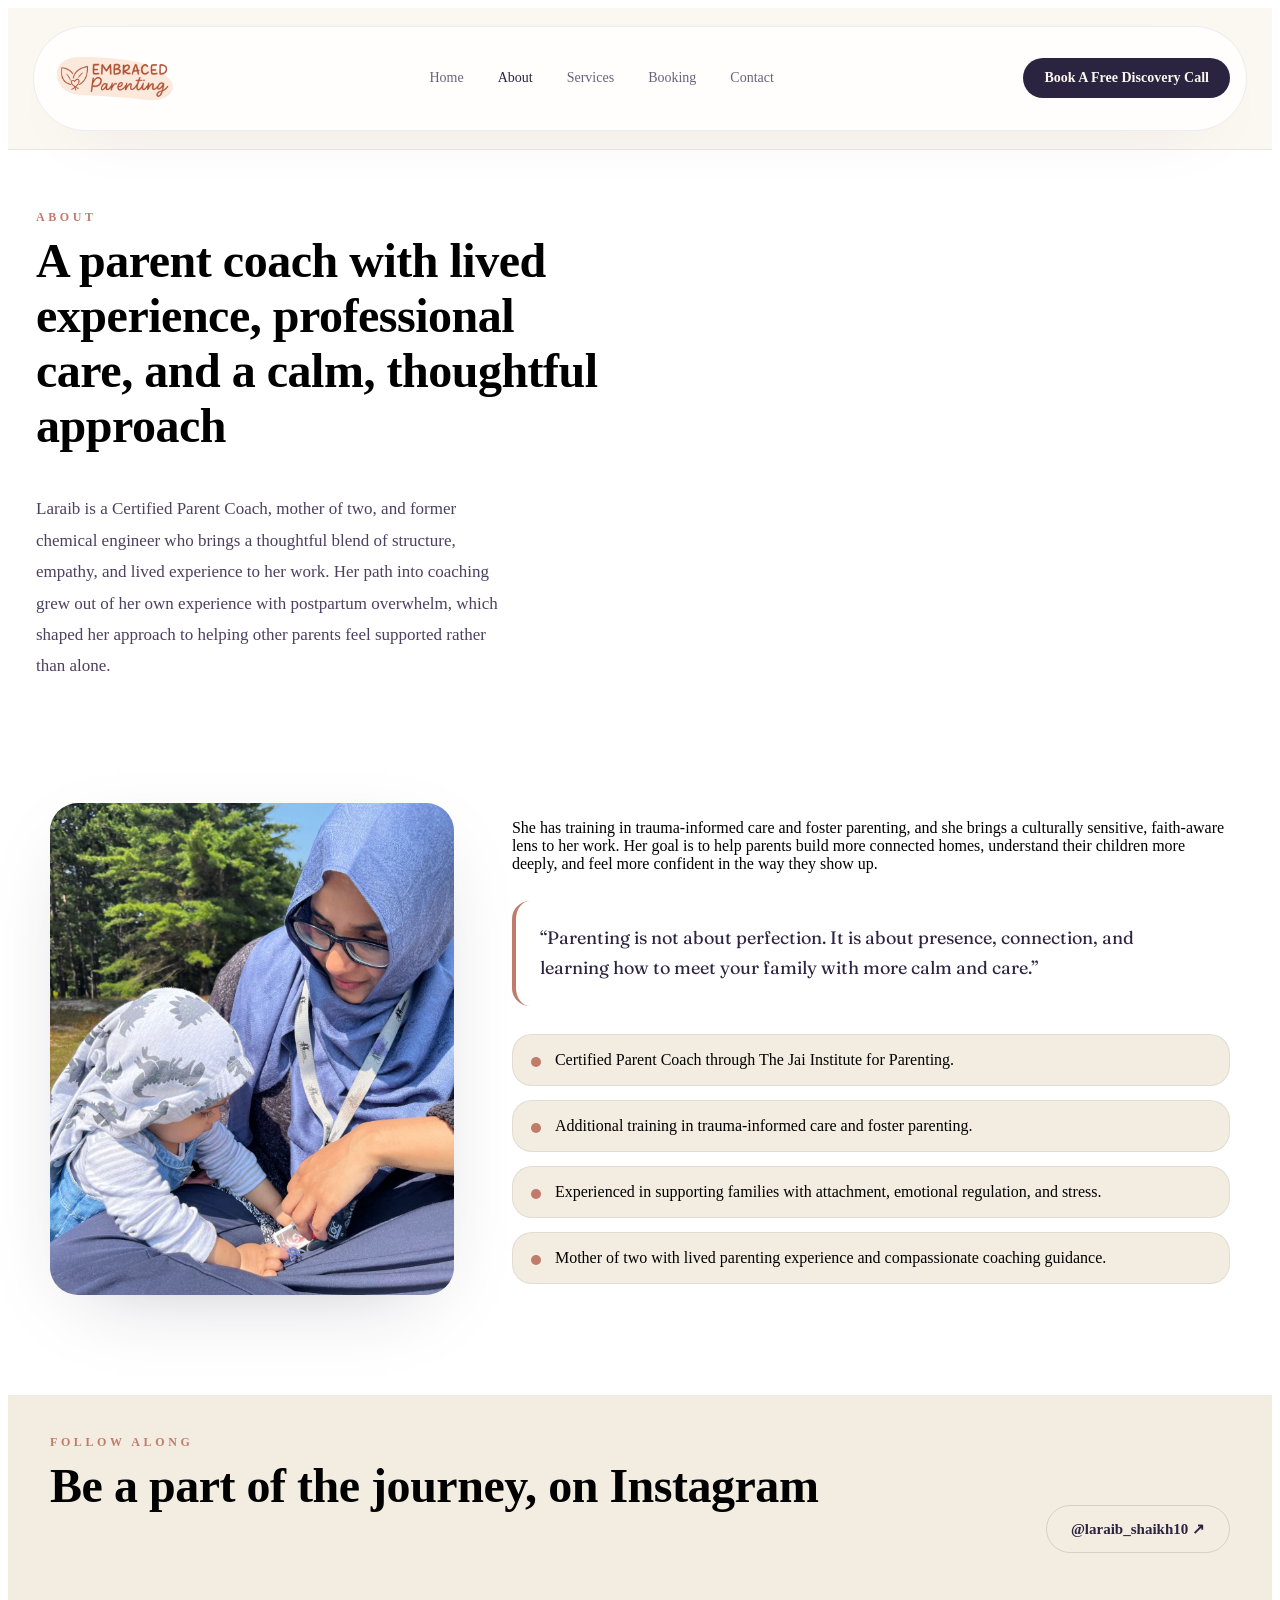
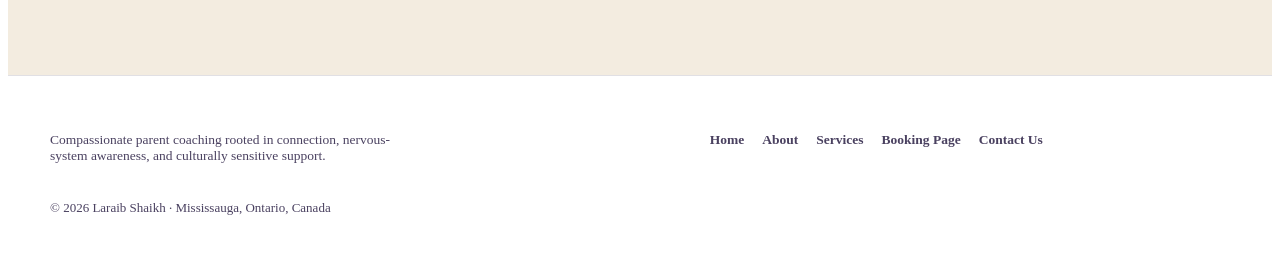
==== commit 4fe60cf7: "Merge pull request #2 from sameerzaheer/client-pr Client pr" ====
--- a/about.html
+++ b/about.html
@@ -21,7 +21,7 @@
 </head>
 <body>
   <header>
-    <nav class="wrap" aria-label="Main navigation">
+    <nav class="wrap">
       <a href="index.html" class="logo" aria-label="EmbracedParenting home">
         <span class="logo-mark" aria-hidden="true"><img src="images/logo.png" alt="EmbracedParenting logo" loading="lazy"></span>
       </a>
@@ -39,7 +39,7 @@
         <svg width="24" height="24" viewBox="0 0 24 24" fill="none"><path d="M4 7h16M4 12h16M4 17h16" stroke="currentColor" stroke-width="1.8" stroke-linecap="round"/></svg>
       </button>
     </nav>
-    <div class="mobile-menu" id="mobile-menu" aria-label="Mobile navigation">
+    <div class="mobile-menu" id="mobile-menu">
       <a href="index.html">Home</a>
       <a href="about.html">About</a>
       <a href="services.html">Services</a>
@@ -59,7 +59,7 @@
     </section>
 
     <section class="about-grid">
-      <div class="about-photo reveal"><img src="images/about.jpeg" alt="Laraib Shaikh, parent coach"></div>
+      <div class="about-photo reveal"><img src="images/about.jpeg" alt="Laraib Shaikh, parent coach" loading="lazy"></div>
       <div class="reveal">
         <p>She has training in trauma-informed care and foster parenting, and she brings a culturally sensitive, faith-aware lens to her work. Her goal is to help parents build more connected homes, understand their children more deeply, and feel more confident in the way they show up.</p>
         <div class="about-blockquote">“Parenting is not about perfection. It is about presence, connection, and learning how to meet your family with more calm and care.”</div>
@@ -79,7 +79,7 @@
             <div class="eyebrow">Follow Along</div>
             <h2>Be a part of the journey, on Instagram</h2>
           </div>
-          <a href="https://www.instagram.com/laraib_shaikh10/" target="_blank" rel="noopener noreferrer" class="btn btn-ghost" aria-label="Follow on Instagram">@laraib_shaikh10 ↗</a>
+          <a href="https://www.instagram.com/laraib_shaikh10/" target="_blank" rel="noopener noreferrer" class="btn btn-ghost">@laraib_shaikh10 ↗</a>
         </div>
         <div class="insta-grid reveal">
           <blockquote class="instagram-media" data-instgrm-permalink="https://www.instagram.com/p/DYv9KIsDmRM/" data-instgrm-version="14"></blockquote>
@@ -99,8 +99,8 @@
         <a href="index.html">Home</a>
         <a href="about.html">About</a>
         <a href="services.html">Services</a>
-        <a href="booking.html">Booking</a>
-        <a href="contact.html">Contact</a>
+        <a href="booking.html">Booking Page</a>
+        <a href="contact.html">Contact Us</a>
       </div>
     </div>
     <div class="wrap" style="margin-top: 22px; font-size: 13px; color: var(--ink-soft);">© 2026 Laraib Shaikh · Mississauga, Ontario, Canada</div>
--- a/css/styles.css
+++ b/css/styles.css
@@ -837,10 +837,12 @@
 
 .insta-grid {
   display: grid;
-  grid-template-columns: repeat(3, minmax(0, 1fr));
+  grid-template-columns: repeat(4, minmax(0, 1fr));
   gap: 20px;
   margin-top: 22px;
   align-items: start;
+  overflow-x: auto;
+  overflow-y: hidden;
 }
 
 .insta-grid iframe {
@@ -851,7 +853,6 @@
   margin: 0 !important;
   width: 100% !important;
   min-width: 0 !important;
-  max-width: 100% !important;
 }
 
 .testi-grid {
@@ -1115,6 +1116,10 @@
     width: 100%;
   }
 
+  .contact-form {
+    padding-top: 18px;
+  }
+
   .footer-grid {
     grid-template-columns: 1fr;
   }
@@ -1206,7 +1211,6 @@
 
   .section-head {
     margin-bottom: 24px;
-    padding-top: 20px;
   }
 
   .section-head h2 {
@@ -1222,17 +1226,14 @@
 
   .framework-grid,
   .insta-grid,
-  .testi-grid {
+  .testi-grid,
+  .expectation-grid {
     grid-template-columns: 1fr;
   }
 
   .insta-grid blockquote.instagram-media {
     margin: 0 !important;
     width: 100% !important;
-  }
-
-  .insta {
-    padding-top: 60px;
   }
 
   .booking-card {
@@ -1646,10 +1647,6 @@
     height: auto;
   }
 
-  .logo-mark img {
-    width: 100%;
-  }
-
   .hero {
     padding-top: 40px;
     padding-bottom: 24px;
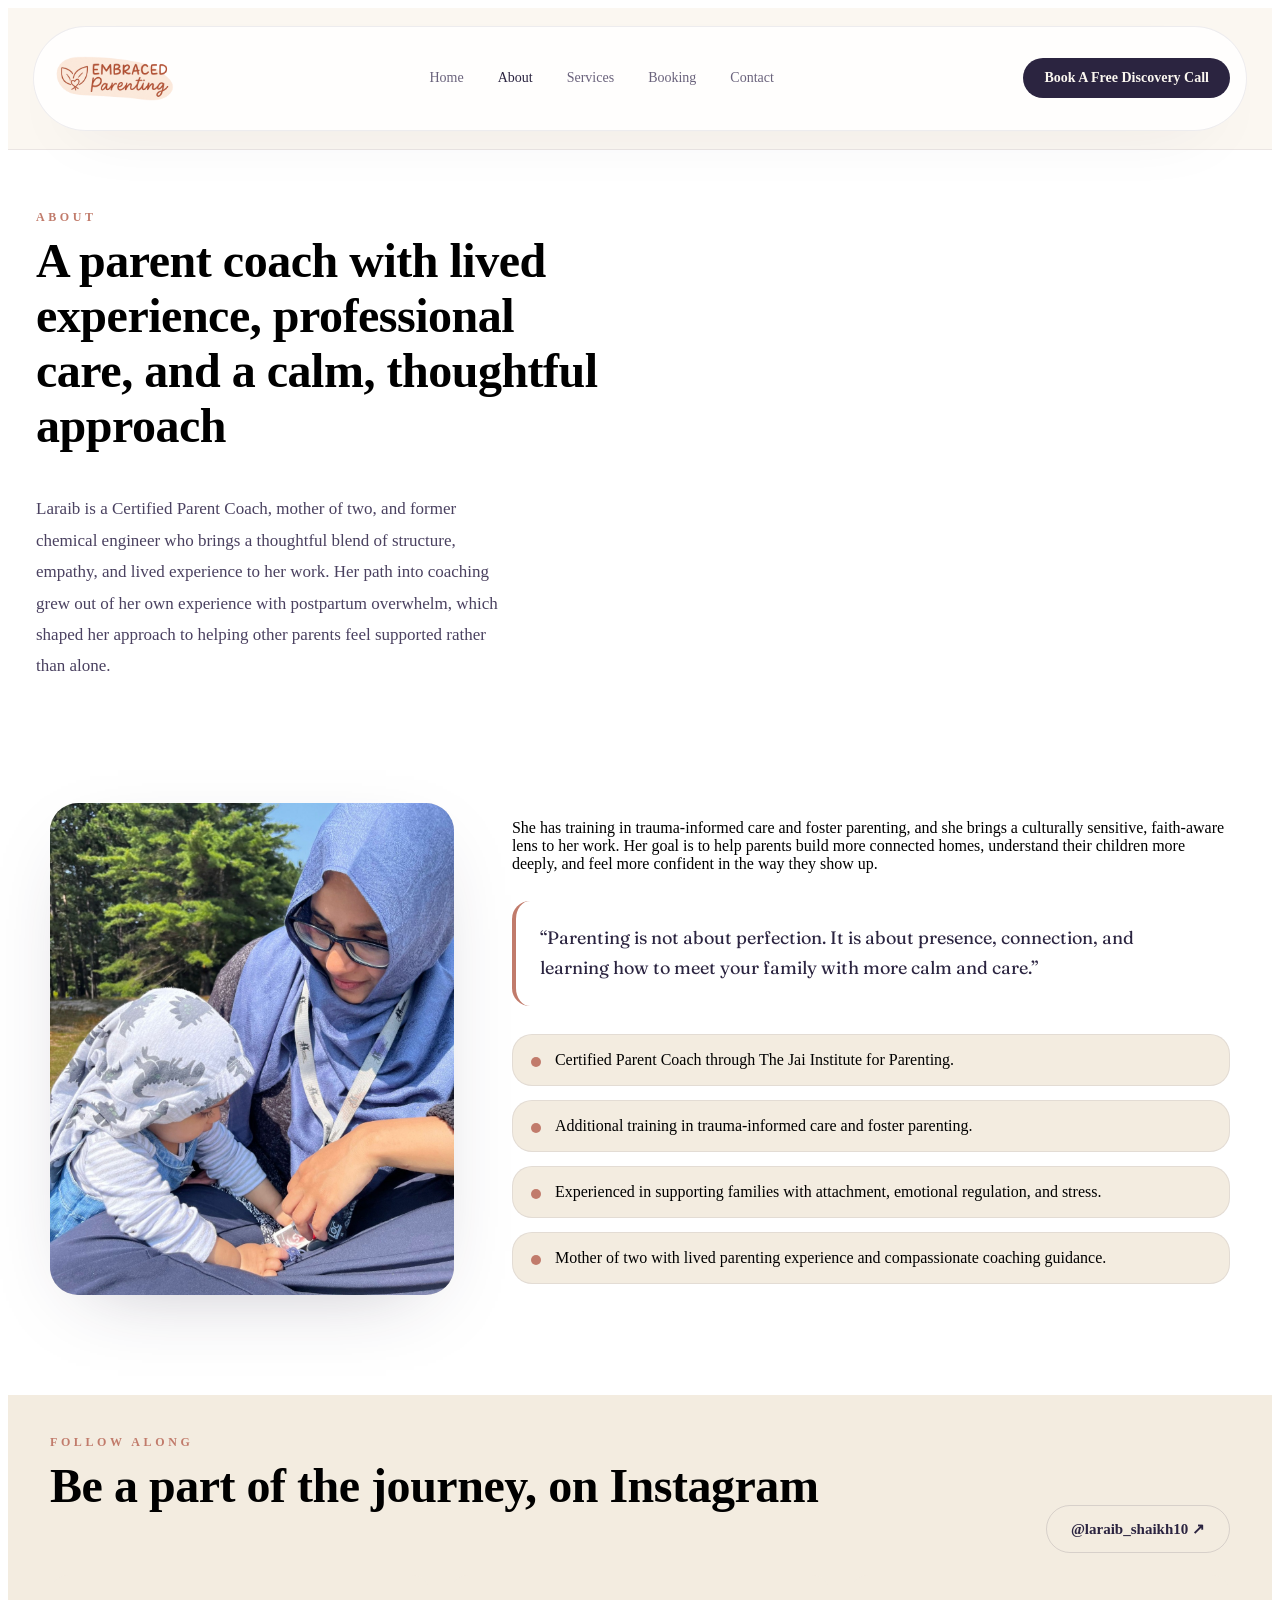
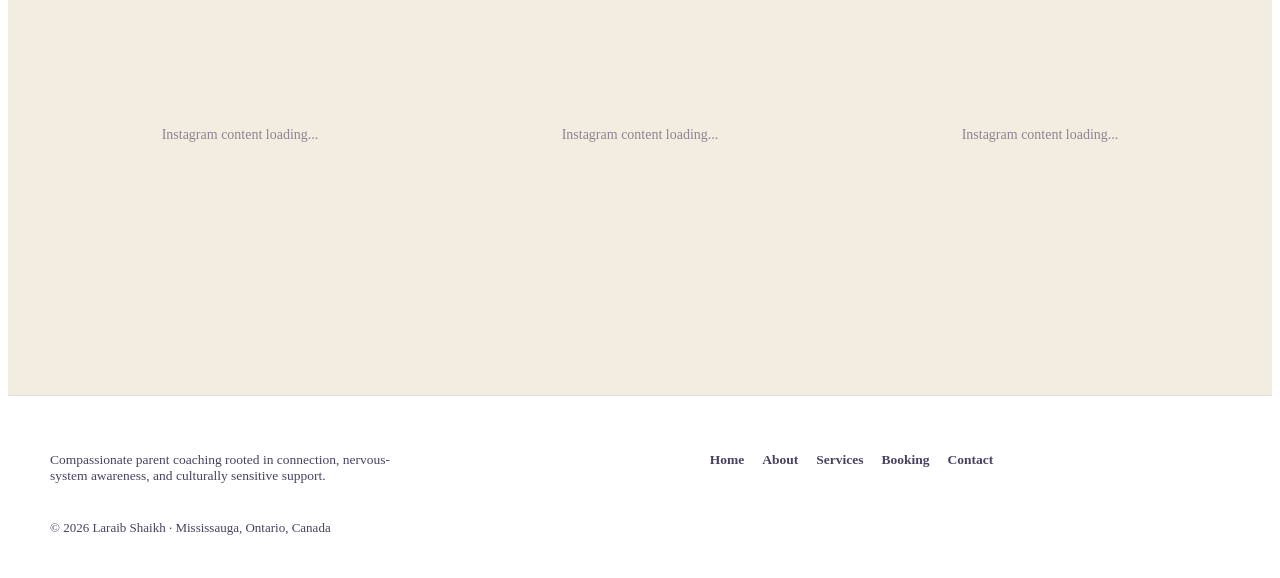
==== commit 896d6638: "Merge branch 'main' into aarim" ====
--- a/about.html
+++ b/about.html
@@ -21,7 +21,7 @@
 </head>
 <body>
   <header>
-    <nav class="wrap">
+    <nav class="wrap" aria-label="Main navigation">
       <a href="index.html" class="logo" aria-label="EmbracedParenting home">
         <span class="logo-mark" aria-hidden="true"><img src="images/logo.png" alt="EmbracedParenting logo" loading="lazy"></span>
       </a>
@@ -39,7 +39,7 @@
         <svg width="24" height="24" viewBox="0 0 24 24" fill="none"><path d="M4 7h16M4 12h16M4 17h16" stroke="currentColor" stroke-width="1.8" stroke-linecap="round"/></svg>
       </button>
     </nav>
-    <div class="mobile-menu" id="mobile-menu">
+    <div class="mobile-menu" id="mobile-menu" aria-label="Mobile navigation">
       <a href="index.html">Home</a>
       <a href="about.html">About</a>
       <a href="services.html">Services</a>
@@ -79,7 +79,7 @@
             <div class="eyebrow">Follow Along</div>
             <h2>Be a part of the journey, on Instagram</h2>
           </div>
-          <a href="https://www.instagram.com/laraib_shaikh10/" target="_blank" rel="noopener noreferrer" class="btn btn-ghost">@laraib_shaikh10 ↗</a>
+          <a href="https://www.instagram.com/laraib_shaikh10/" target="_blank" rel="noopener noreferrer" class="btn btn-ghost" aria-label="Follow on Instagram">@laraib_shaikh10 ↗</a>
         </div>
         <div class="insta-grid reveal">
           <blockquote class="instagram-media" data-instgrm-permalink="https://www.instagram.com/p/DYv9KIsDmRM/" data-instgrm-version="14"></blockquote>
@@ -99,8 +99,8 @@
         <a href="index.html">Home</a>
         <a href="about.html">About</a>
         <a href="services.html">Services</a>
-        <a href="booking.html">Booking Page</a>
-        <a href="contact.html">Contact Us</a>
+        <a href="booking.html">Booking</a>
+        <a href="contact.html">Contact</a>
       </div>
     </div>
     <div class="wrap" style="margin-top: 22px; font-size: 13px; color: var(--ink-soft);">© 2026 Laraib Shaikh · Mississauga, Ontario, Canada</div>
--- a/css/styles.css
+++ b/css/styles.css
@@ -837,12 +837,10 @@
 
 .insta-grid {
   display: grid;
-  grid-template-columns: repeat(4, minmax(0, 1fr));
+  grid-template-columns: repeat(3, minmax(0, 1fr));
   gap: 20px;
   margin-top: 22px;
   align-items: start;
-  overflow-x: auto;
-  overflow-y: hidden;
 }
 
 .insta-grid iframe {
@@ -853,6 +851,22 @@
   margin: 0 !important;
   width: 100% !important;
   min-width: 0 !important;
+  max-width: 100% !important;
+  min-height: 320px;
+  background: var(--paper-dim);
+  border-radius: 18px;
+  display: flex;
+  align-items: center;
+  justify-content: center;
+  position: relative;
+}
+
+.insta-grid blockquote.instagram-media::before {
+  content: 'Instagram content loading...';
+  position: absolute;
+  color: var(--ink-soft);
+  font-size: 14px;
+  opacity: 0.6;
 }
 
 .testi-grid {
@@ -1116,10 +1130,6 @@
     width: 100%;
   }
 
-  .contact-form {
-    padding-top: 18px;
-  }
-
   .footer-grid {
     grid-template-columns: 1fr;
   }
@@ -1211,6 +1221,7 @@
 
   .section-head {
     margin-bottom: 24px;
+    padding-top: 20px;
   }
 
   .section-head h2 {
@@ -1234,6 +1245,10 @@
   .insta-grid blockquote.instagram-media {
     margin: 0 !important;
     width: 100% !important;
+  }
+
+  .insta {
+    padding-top: 60px;
   }
 
   .booking-card {
